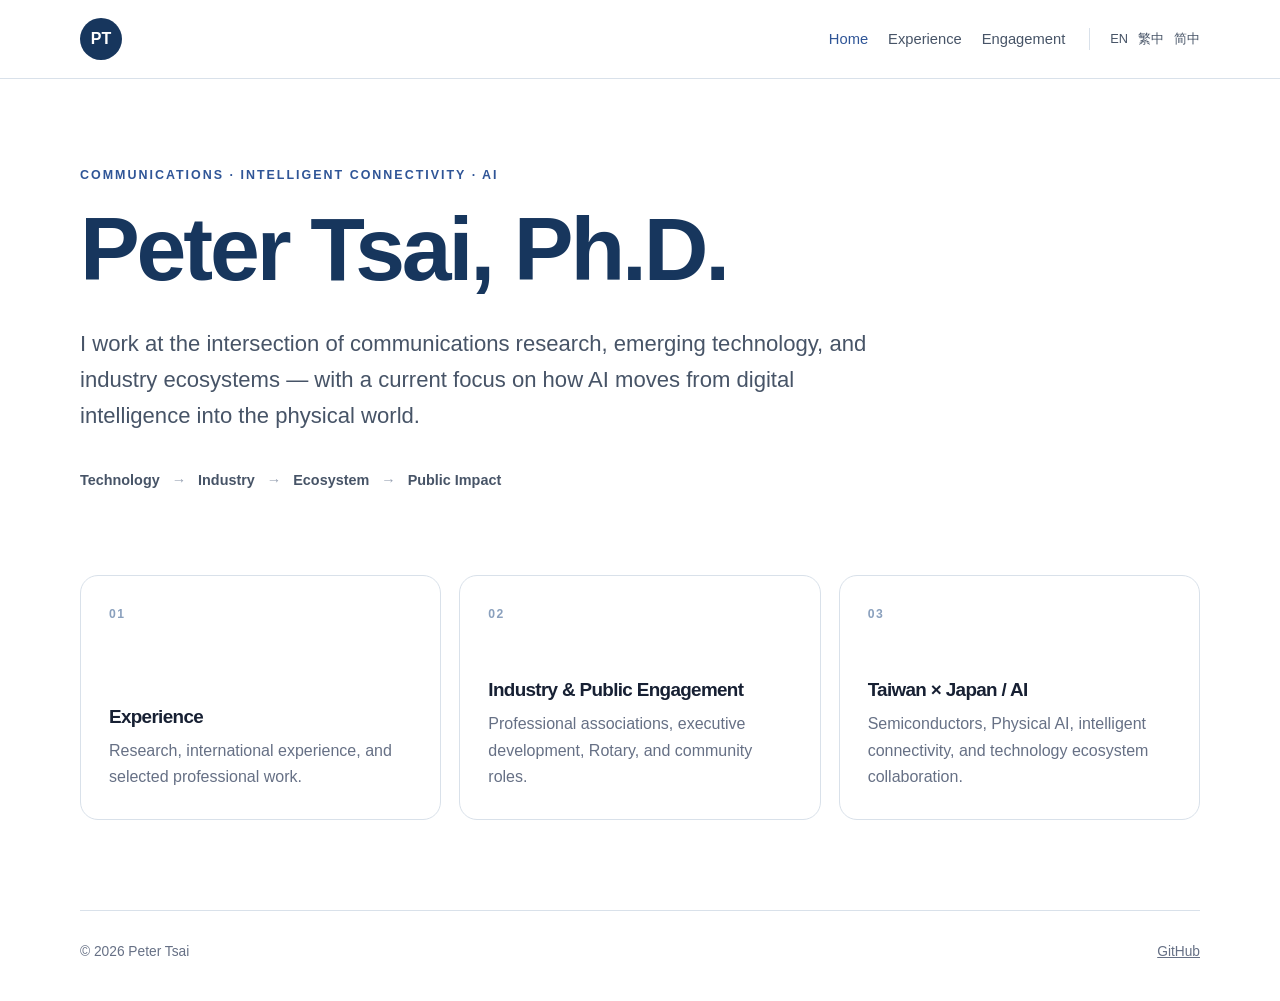
==== en/index.html @ b695d2bf "Redesign site as multilingual multipage profile (#2) * site v2: replace waterfall homepage with lang" ====
<!doctype html><html lang="en"><head><meta charset="utf-8"><meta name="viewport" content="width=device-width,initial-scale=1"><title>Peter Tsai, Ph.D.</title><link rel="stylesheet" href="/styles.css"></head><body><header class="site-header"><a class="brand" href="/en/">PT</a><div class="header-right"><nav class="main-nav"><a aria-current="page" href="/en/">Home</a><a href="/en/experience.html">Experience</a><a href="/en/engagement.html">Engagement</a></nav><nav class="lang-nav"><a href="/en/">EN</a><a href="/zh-tw/">繁中</a><a href="/zh-cn/">简中</a></nav></div></header><main><section class="page-hero shell"><p class="eyebrow">Communications · Intelligent Connectivity · AI</p><h1>Peter Tsai, Ph.D.</h1><p class="lead">I work at the intersection of communications research, emerging technology, and industry ecosystems — with a current focus on how AI moves from digital intelligence into the physical world.</p><div class="trajectory"><span>Technology</span><i>→</i><span>Industry</span><i>→</i><span>Ecosystem</span><i>→</i><span>Public Impact</span></div></section><section class="portal-grid shell"><a class="portal-card" href="/en/experience.html"><span class="index">01</span><div><h3>Experience</h3><p>Research, international experience, and selected professional work.</p></div></a><a class="portal-card" href="/en/engagement.html"><span class="index">02</span><div><h3>Industry & Public Engagement</h3><p>Professional associations, executive development, Rotary, and community roles.</p></div></a><a class="portal-card" href="/en/engagement.html#taiwan-japan"><span class="index">03</span><div><h3>Taiwan × Japan / AI</h3><p>Semiconductors, Physical AI, intelligent connectivity, and technology ecosystem collaboration.</p></div></a></section></main><footer class="site-footer shell"><span>© 2026 Peter Tsai</span><a href="https://github.com/petertsaixai">GitHub</a></footer></body></html>
---- styles.css ----
:root{--ink:#172033;--muted:#667085;--navy:#17365d;--blue:#2f5597;--pale:#edf3f9;--line:#d9e1ea;--soft:#f7f9fc;--white:#fff;--max:1120px}*{box-sizing:border-box}html{scroll-behavior:smooth}body{margin:0;color:var(--ink);background:var(--white);font-family:-apple-system,BlinkMacSystemFont,"Segoe UI","PingFang TC","PingFang SC","Noto Sans TC","Noto Sans SC","Microsoft JhengHei","Microsoft YaHei",Arial,sans-serif;line-height:1.65;-webkit-font-smoothing:antialiased}a{color:inherit}.shell{width:min(calc(100% - 40px),var(--max));margin:0 auto}.site-header{display:flex;align-items:center;justify-content:space-between;padding:18px max(20px,calc((100vw - var(--max))/2));border-bottom:1px solid var(--line);background:#fff}.brand{display:grid;place-items:center;width:42px;height:42px;border-radius:50%;text-decoration:none;font-weight:800;color:#fff;background:var(--navy)}.header-right{display:flex;align-items:center;gap:24px}.main-nav,.lang-nav{display:flex;align-items:center;gap:20px}.main-nav a,.lang-nav a{text-decoration:none;color:#475467;font-size:.92rem}.main-nav a[aria-current="page"],.main-nav a:hover,.lang-nav a:hover{color:var(--blue)}.lang-nav{gap:10px;padding-left:20px;border-left:1px solid var(--line)}.lang-nav a{font-size:.8rem}.page-hero{padding:86px 0 54px}.eyebrow{margin:0 0 12px;color:var(--blue);font-size:.78rem;font-weight:800;text-transform:uppercase;letter-spacing:.16em}h1,h2,h3{line-height:1.16;letter-spacing:-.035em}h1{margin:0;color:var(--navy);font-size:clamp(3rem,7vw,6.2rem)}h2{margin:0 0 16px;font-size:clamp(2rem,4vw,3.2rem)}h3{margin:0 0 8px;font-size:1.18rem}.lead{max-width:820px;margin:24px 0 0;color:#475467;font-size:clamp(1.08rem,2vw,1.38rem)}.trajectory{display:flex;gap:12px;align-items:center;flex-wrap:wrap;margin-top:34px;color:#475467;font-weight:700;font-size:.9rem}.trajectory i{color:#98a2b3;font-style:normal}.portal-grid{display:grid;grid-template-columns:repeat(3,1fr);gap:18px;padding:28px 0 90px}.portal-card{display:flex;min-height:245px;flex-direction:column;justify-content:space-between;padding:28px;border:1px solid var(--line);border-radius:18px;text-decoration:none;background:#fff;transition:.18s ease}.portal-card:hover{transform:translateY(-3px);border-color:#b7c8dc;box-shadow:0 18px 40px rgba(23,54,93,.08)}.portal-card .index{color:#8aa0bd;font-size:.76rem;font-weight:800;letter-spacing:.12em}.portal-card p{margin:10px 0 0;color:var(--muted)}.content-page{padding:70px 0 90px}.content-grid{display:grid;grid-template-columns:.72fr 1.28fr;gap:70px}.side-intro{align-self:start}.side-intro p{color:var(--muted)}.stack{border-top:1px solid var(--line)}.entry{padding:28px 0 30px;border-bottom:1px solid var(--line)}.meta{margin:0 0 8px;color:var(--blue);font-size:.78rem;font-weight:800;letter-spacing:.1em}.role{margin:5px 0 10px;color:#475467;font-weight:700}.entry p:last-child{margin-bottom:0;color:var(--muted)}.two-col{display:grid;grid-template-columns:1fr 1fr;gap:20px}.panel{padding:28px;border:1px solid var(--line);border-radius:18px;background:#fff}.panel.accent{background:var(--pale);border-color:#cfdae7}.panel p{color:var(--muted)}.panel h3:not(:first-of-type){margin-top:28px}.spotlight-box{margin-top:24px;padding:34px;border-radius:18px;background:var(--navy);color:#fff}.spotlight-box p{color:#dce7f3}.site-footer{display:flex;justify-content:space-between;padding:30px 0 38px;border-top:1px solid var(--line);color:var(--muted);font-size:.86rem}.language-landing{min-height:100vh;background:linear-gradient(145deg,#f7f9fc,#eef3f8)}.language-shell{min-height:100vh;display:grid;place-items:center;padding:30px}.language-card{width:min(920px,100%);padding:56px;border:1px solid #d8e1ec;border-radius:24px;background:rgba(255,255,255,.94);box-shadow:0 28px 80px rgba(23,54,93,.10)}.brand-mark{display:grid;place-items:center;width:54px;height:54px;margin-bottom:32px;border-radius:50%;background:var(--navy);color:#fff;font-weight:800}.language-card h1{font-size:clamp(2.6rem,6vw,5.2rem)}.language-grid{display:grid;grid-template-columns:repeat(3,1fr);gap:14px;margin-top:42px}.language-option{display:flex;flex-direction:column;padding:22px;border:1px solid var(--line);border-radius:14px;text-decoration:none;background:#fff}.language-option:hover{border-color:#adc0d6;background:var(--pale)}.language-option strong{font-size:1.08rem}.language-option span{margin-top:4px;color:var(--muted);font-size:.88rem}@media(max-width:880px){.site-header{align-items:flex-start}.header-right{flex-direction:column;align-items:flex-end;gap:8px}.main-nav{gap:14px}.lang-nav{border-left:0;padding-left:0}.portal-grid,.two-col,.content-grid,.language-grid{grid-template-columns:1fr}.content-grid{gap:28px}.page-hero{padding-top:66px}.portal-card{min-height:190px}}@media(max-width:560px){.shell{width:min(calc(100% - 28px),var(--max))}.site-header{padding-left:14px;padding-right:14px}.main-nav a{font-size:.82rem}.main-nav a:nth-child(3){display:none}.language-card{padding:30px 22px}.page-hero{padding-bottom:36px}.portal-grid{padding-bottom:64px}h1{font-size:3rem}}
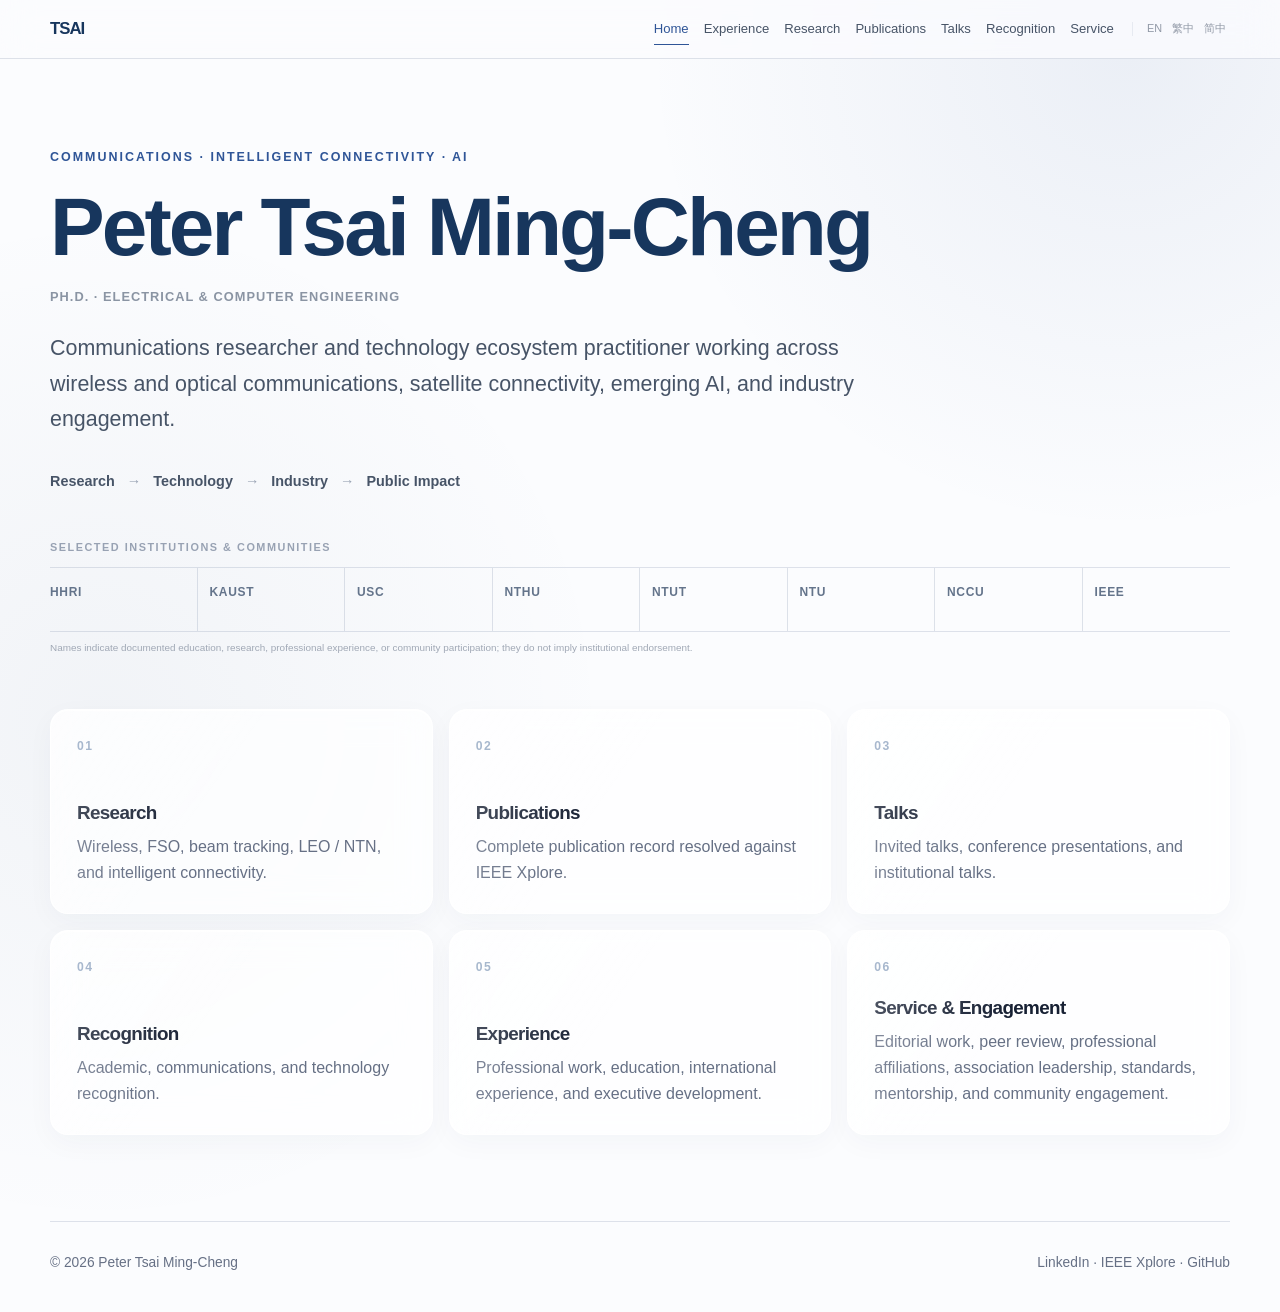
==== commit 07839026: "Profile intelligence v1: multilingual professional site Complete the English, Traditional Chinese, a" ====
--- a/en/index.html
+++ b/en/index.html
@@ -1 +1 @@
-<!doctype html><html lang="en"><head><meta charset="utf-8"><meta name="viewport" content="width=device-width,initial-scale=1"><title>Peter Tsai, Ph.D.</title><link rel="stylesheet" href="/styles.css"></head><body><header class="site-header"><a class="brand" href="/en/">PT</a><div class="header-right"><nav class="main-nav"><a aria-current="page" href="/en/">Home</a><a href="/en/experience.html">Experience</a><a href="/en/engagement.html">Engagement</a></nav><nav class="lang-nav"><a href="/en/">EN</a><a href="/zh-tw/">繁中</a><a href="/zh-cn/">简中</a></nav></div></header><main><section class="page-hero shell"><p class="eyebrow">Communications · Intelligent Connectivity · AI</p><h1>Peter Tsai, Ph.D.</h1><p class="lead">I work at the intersection of communications research, emerging technology, and industry ecosystems — with a current focus on how AI moves from digital intelligence into the physical world.</p><div class="trajectory"><span>Technology</span><i>→</i><span>Industry</span><i>→</i><span>Ecosystem</span><i>→</i><span>Public Impact</span></div></section><section class="portal-grid shell"><a class="portal-card" href="/en/experience.html"><span class="index">01</span><div><h3>Experience</h3><p>Research, international experience, and selected professional work.</p></div></a><a class="portal-card" href="/en/engagement.html"><span class="index">02</span><div><h3>Industry & Public Engagement</h3><p>Professional associations, executive development, Rotary, and community roles.</p></div></a><a class="portal-card" href="/en/engagement.html#taiwan-japan"><span class="index">03</span><div><h3>Taiwan × Japan / AI</h3><p>Semiconductors, Physical AI, intelligent connectivity, and technology ecosystem collaboration.</p></div></a></section></main><footer class="site-footer shell"><span>© 2026 Peter Tsai</span><a href="https://github.com/petertsaixai">GitHub</a></footer></body></html>+<!doctype html><html lang="en"><head><meta charset="utf-8"><meta name="viewport" content="width=device-width,initial-scale=1"><title>Peter Tsai Ming-Cheng, Ph.D.</title><link rel="stylesheet" href="/styles.css"></head><body><header class="site-header"><a class="brand wordmark" href="/en/" aria-label="Peter Tsai home"><span>TS</span><span class="brand-ai">AI</span></a><div class="header-right"><nav class="main-nav"><a aria-current="page" href="/en/">Home</a><a href="/en/experience.html">Experience</a><a href="/en/research.html">Research</a><a href="/en/publications.html">Publications</a><a href="/en/talks.html">Talks</a><a href="/en/recognition.html">Recognition</a><a href="/en/engagement.html">Service</a></nav><nav class="lang-nav"><a href="/en/">EN</a><a href="/zh-tw/">繁中</a><a href="/zh-cn/">简中</a></nav></div></header><main><section class="page-hero shell"><p class="eyebrow">Communications · Intelligent Connectivity · AI</p><h1 class="identity-name">Peter Ts<span class="identity-ai">ai</span> Ming-Ch<span class="identity-eng">eng</span></h1><p class="degree-line">Ph.D. · Electrical & Computer Engineering</p><p class="lead">Communications researcher and technology ecosystem practitioner working across wireless and optical communications, satellite connectivity, emerging AI, and industry engagement.</p><div class="trajectory"><span>Research</span><i>→</i><span>Technology</span><i>→</i><span>Industry</span><i>→</i><span>Public Impact</span></div></section><section class="institution-section shell" aria-label="Selected institutions and professional communities"><p class="institution-label">Selected institutions & communities</p><div class="institution-rail"><a class="institution-chip" href="/en/experience.html" aria-label="Hon Hai Research Institute experience"><strong>HHRI</strong><span>Industry & Research</span></a><a class="institution-chip" href="/en/experience.html" aria-label="KAUST education and research"><strong>KAUST</strong><span>Ph.D. · M.S. · Research</span></a><a class="institution-chip" href="/en/experience.html" aria-label="USC visiting scholar experience"><strong>USC</strong><span>Visiting Scholar</span></a><a class="institution-chip" href="/en/experience.html" aria-label="National Tsing Hua University graduate study"><strong>NTHU</strong><span>Graduate Study</span></a><a class="institution-chip" href="/en/experience.html" aria-label="National Taipei University of Technology education"><strong>NTUT</strong><span>B.S. (Honours)</span></a><a class="institution-chip" href="/en/experience.html" aria-label="National Taiwan University executive development"><strong>NTU</strong><span>Executive Development</span></a><a class="institution-chip" href="/en/experience.html" aria-label="National Chengchi University executive development"><strong>NCCU</strong><span>Executive Development</span></a><a class="institution-chip" href="/en/publications.html" aria-label="IEEE publications and professional community"><strong>IEEE</strong><span>Publications & Community</span></a></div><p class="institution-note">Names indicate documented education, research, professional experience, or community participation; they do not imply institutional endorsement.</p></section><section class="portal-grid shell"><a class="portal-card" href="/en/research.html"><span class="index">01</span><div><h3>Research</h3><p>Wireless, FSO, beam tracking, LEO / NTN, and intelligent connectivity.</p></div></a><a class="portal-card" href="/en/publications.html"><span class="index">02</span><div><h3>Publications</h3><p>Complete publication record resolved against IEEE Xplore.</p></div></a><a class="portal-card" href="/en/talks.html"><span class="index">03</span><div><h3>Talks</h3><p>Invited talks, conference presentations, and institutional talks.</p></div></a><a class="portal-card" href="/en/recognition.html"><span class="index">04</span><div><h3>Recognition</h3><p>Academic, communications, and technology recognition.</p></div></a><a class="portal-card" href="/en/experience.html"><span class="index">05</span><div><h3>Experience</h3><p>Professional work, education, international experience, and executive development.</p></div></a><a class="portal-card" href="/en/engagement.html"><span class="index">06</span><div><h3>Service & Engagement</h3><p>Editorial work, peer review, professional affiliations, association leadership, standards, mentorship, and community engagement.</p></div></a></section></main><footer class="site-footer shell"><span>© 2026 Peter Tsai Ming-Cheng</span><span><a href="https://www.linkedin.com/in/ming-cheng-tsai-6693b1218/">LinkedIn</a> · <a href="https://ieeexplore.ieee.org/author/37086638202">IEEE Xplore</a> · <a href="https://github.com/petertsaixai">GitHub</a></span></footer></body></html>
--- a/styles.css
+++ b/styles.css
@@ -1 +1 @@
-:root{--ink:#172033;--muted:#667085;--navy:#17365d;--blue:#2f5597;--pale:#edf3f9;--line:#d9e1ea;--soft:#f7f9fc;--white:#fff;--max:1120px}*{box-sizing:border-box}html{scroll-behavior:smooth}body{margin:0;color:var(--ink);background:var(--white);font-family:-apple-system,BlinkMacSystemFont,"Segoe UI","PingFang TC","PingFang SC","Noto Sans TC","Noto Sans SC","Microsoft JhengHei","Microsoft YaHei",Arial,sans-serif;line-height:1.65;-webkit-font-smoothing:antialiased}a{color:inherit}.shell{width:min(calc(100% - 40px),var(--max));margin:0 auto}.site-header{display:flex;align-items:center;justify-content:space-between;padding:18px max(20px,calc((100vw - var(--max))/2));border-bottom:1px solid var(--line);background:#fff}.brand{display:grid;place-items:center;width:42px;height:42px;border-radius:50%;text-decoration:none;font-weight:800;color:#fff;background:var(--navy)}.header-right{display:flex;align-items:center;gap:24px}.main-nav,.lang-nav{display:flex;align-items:center;gap:20px}.main-nav a,.lang-nav a{text-decoration:none;color:#475467;font-size:.92rem}.main-nav a[aria-current="page"],.main-nav a:hover,.lang-nav a:hover{color:var(--blue)}.lang-nav{gap:10px;padding-left:20px;border-left:1px solid var(--line)}.lang-nav a{font-size:.8rem}.page-hero{padding:86px 0 54px}.eyebrow{margin:0 0 12px;color:var(--blue);font-size:.78rem;font-weight:800;text-transform:uppercase;letter-spacing:.16em}h1,h2,h3{line-height:1.16;letter-spacing:-.035em}h1{margin:0;color:var(--navy);font-size:clamp(3rem,7vw,6.2rem)}h2{margin:0 0 16px;font-size:clamp(2rem,4vw,3.2rem)}h3{margin:0 0 8px;font-size:1.18rem}.lead{max-width:820px;margin:24px 0 0;color:#475467;font-size:clamp(1.08rem,2vw,1.38rem)}.trajectory{display:flex;gap:12px;align-items:center;flex-wrap:wrap;margin-top:34px;color:#475467;font-weight:700;font-size:.9rem}.trajectory i{color:#98a2b3;font-style:normal}.portal-grid{display:grid;grid-template-columns:repeat(3,1fr);gap:18px;padding:28px 0 90px}.portal-card{display:flex;min-height:245px;flex-direction:column;justify-content:space-between;padding:28px;border:1px solid var(--line);border-radius:18px;text-decoration:none;background:#fff;transition:.18s ease}.portal-card:hover{transform:translateY(-3px);border-color:#b7c8dc;box-shadow:0 18px 40px rgba(23,54,93,.08)}.portal-card .index{color:#8aa0bd;font-size:.76rem;font-weight:800;letter-spacing:.12em}.portal-card p{margin:10px 0 0;color:var(--muted)}.content-page{padding:70px 0 90px}.content-grid{display:grid;grid-template-columns:.72fr 1.28fr;gap:70px}.side-intro{align-self:start}.side-intro p{color:var(--muted)}.stack{border-top:1px solid var(--line)}.entry{padding:28px 0 30px;border-bottom:1px solid var(--line)}.meta{margin:0 0 8px;color:var(--blue);font-size:.78rem;font-weight:800;letter-spacing:.1em}.role{margin:5px 0 10px;color:#475467;font-weight:700}.entry p:last-child{margin-bottom:0;color:var(--muted)}.two-col{display:grid;grid-template-columns:1fr 1fr;gap:20px}.panel{padding:28px;border:1px solid var(--line);border-radius:18px;background:#fff}.panel.accent{background:var(--pale);border-color:#cfdae7}.panel p{color:var(--muted)}.panel h3:not(:first-of-type){margin-top:28px}.spotlight-box{margin-top:24px;padding:34px;border-radius:18px;background:var(--navy);color:#fff}.spotlight-box p{color:#dce7f3}.site-footer{display:flex;justify-content:space-between;padding:30px 0 38px;border-top:1px solid var(--line);color:var(--muted);font-size:.86rem}.language-landing{min-height:100vh;background:linear-gradient(145deg,#f7f9fc,#eef3f8)}.language-shell{min-height:100vh;display:grid;place-items:center;padding:30px}.language-card{width:min(920px,100%);padding:56px;border:1px solid #d8e1ec;border-radius:24px;background:rgba(255,255,255,.94);box-shadow:0 28px 80px rgba(23,54,93,.10)}.brand-mark{display:grid;place-items:center;width:54px;height:54px;margin-bottom:32px;border-radius:50%;background:var(--navy);color:#fff;font-weight:800}.language-card h1{font-size:clamp(2.6rem,6vw,5.2rem)}.language-grid{display:grid;grid-template-columns:repeat(3,1fr);gap:14px;margin-top:42px}.language-option{display:flex;flex-direction:column;padding:22px;border:1px solid var(--line);border-radius:14px;text-decoration:none;background:#fff}.language-option:hover{border-color:#adc0d6;background:var(--pale)}.language-option strong{font-size:1.08rem}.language-option span{margin-top:4px;color:var(--muted);font-size:.88rem}@media(max-width:880px){.site-header{align-items:flex-start}.header-right{flex-direction:column;align-items:flex-end;gap:8px}.main-nav{gap:14px}.lang-nav{border-left:0;padding-left:0}.portal-grid,.two-col,.content-grid,.language-grid{grid-template-columns:1fr}.content-grid{gap:28px}.page-hero{padding-top:66px}.portal-card{min-height:190px}}@media(max-width:560px){.shell{width:min(calc(100% - 28px),var(--max))}.site-header{padding-left:14px;padding-right:14px}.main-nav a{font-size:.82rem}.main-nav a:nth-child(3){display:none}.language-card{padding:30px 22px}.page-hero{padding-bottom:36px}.portal-grid{padding-bottom:64px}h1{font-size:3rem}}
+:root{--ink:#172033;--muted:#667085;--navy:#17365d;--blue:#2f5597;--pale:#edf3f9;--line:rgba(148,163,184,.30);--soft:#f7f9fc;--white:#fff;--max:1180px;--glass:rgba(255,255,255,.72);--shadow:0 20px 60px rgba(23,54,93,.08)}*{box-sizing:border-box}html{scroll-behavior:smooth}body{margin:0;color:var(--ink);background:radial-gradient(circle at 88% 4%,rgba(47,85,151,.08),transparent 30rem),radial-gradient(circle at 8% 55%,rgba(23,54,93,.045),transparent 32rem),#fbfcfe;font-family:-apple-system,BlinkMacSystemFont,"Segoe UI","PingFang TC","PingFang SC","Noto Sans TC","Noto Sans SC","Microsoft JhengHei","Microsoft YaHei",Arial,sans-serif;line-height:1.65;-webkit-font-smoothing:antialiased}a{color:inherit}.shell{width:min(calc(100% - 40px),var(--max));margin:0 auto}.site-header{position:sticky;top:0;z-index:20;display:flex;align-items:center;justify-content:space-between;padding:15px max(20px,calc((100vw - var(--max))/2));border-bottom:1px solid var(--line);background:rgba(251,252,254,.78);-webkit-backdrop-filter:blur(18px) saturate(150%);backdrop-filter:blur(18px) saturate(150%)}.brand{display:flex;align-items:baseline;text-decoration:none;font-weight:800;color:var(--navy);flex:0 0 auto;letter-spacing:-.06em}.wordmark{width:auto;height:auto;border-radius:0;background:none;font-size:1.05rem}.brand-ai{color:var(--navy);transition:color .25s ease,letter-spacing .25s ease,text-shadow .25s ease}.wordmark:hover .brand-ai{color:var(--blue);letter-spacing:.035em;text-shadow:0 0 18px rgba(47,85,151,.18)}.header-right{display:flex;align-items:center;gap:14px;min-width:0}.main-nav,.lang-nav{display:flex;align-items:center}.main-nav{gap:15px;flex-wrap:wrap;justify-content:flex-end}.main-nav a,.lang-nav a{text-decoration:none;color:#475467}.main-nav a{position:relative;font-size:.82rem;white-space:nowrap;transition:color .2s ease}.main-nav a::after{content:"";position:absolute;left:50%;right:50%;bottom:-5px;height:1px;background:var(--blue);transition:left .2s ease,right .2s ease}.main-nav a[aria-current="page"],.main-nav a:hover{color:var(--blue)}.main-nav a[aria-current="page"]::after,.main-nav a:hover::after{left:0;right:0}.lang-nav{gap:2px;margin-left:2px;opacity:.58;white-space:nowrap}.lang-nav::before{content:"";width:1px;height:14px;background:var(--line);margin:0 8px 0 2px}.lang-nav a{padding:2px 4px;font-size:.68rem;transition:opacity .15s ease,color .15s ease}.lang-nav a:hover{color:var(--blue);opacity:1}.page-hero{padding:88px 0 46px;animation:quiet-rise .65s ease both}.eyebrow{margin:0 0 12px;color:var(--blue);font-size:.78rem;font-weight:800;text-transform:uppercase;letter-spacing:.16em}h1,h2,h3{line-height:1.16;letter-spacing:-.035em}h1{margin:0;color:var(--navy);font-size:clamp(2.8rem,6.4vw,5.8rem)}h2{margin:0 0 16px;font-size:clamp(2rem,4vw,3.2rem)}h3{margin:0 0 8px;font-size:1.18rem}.identity-name .identity-ai,.identity-name .identity-eng{position:relative;transition:color .25s ease,text-shadow .25s ease}.identity-name:hover .identity-ai{color:var(--blue);text-shadow:0 0 24px rgba(47,85,151,.14)}.identity-name:hover .identity-ai::after{content:"AI";position:absolute;left:50%;top:100%;transform:translateX(-50%);margin-top:5px;font-size:.48rem;line-height:1;letter-spacing:.14em;color:#8aa0bd;text-transform:uppercase}.identity-name:hover .identity-eng{color:#405d7e}.degree-line{margin:12px 0 0;color:#8a94a3;font-size:.8rem;font-weight:650;letter-spacing:.08em;text-transform:uppercase}.lead{max-width:860px;margin:24px 0 0;color:#475467;font-size:clamp(1.08rem,2vw,1.34rem)}.trajectory{display:flex;gap:12px;align-items:center;flex-wrap:wrap;margin-top:32px;color:#475467;font-weight:700;font-size:.9rem}.trajectory i{color:#98a2b3;font-style:normal}.institution-section{padding:0 0 28px}.institution-label{margin:0 0 10px;color:#98a2b3;font-size:.68rem;font-weight:800;letter-spacing:.14em;text-transform:uppercase}.institution-rail{display:grid;grid-template-columns:repeat(8,1fr);border-top:1px solid var(--line);border-bottom:1px solid var(--line)}.institution-chip{min-width:0;padding:15px 12px 13px;border-right:1px solid var(--line);text-decoration:none;transition:background .2s ease,transform .2s ease}.institution-chip:first-child{padding-left:0}.institution-chip:last-child{border-right:0}.institution-chip strong{display:block;color:#64748b;font-size:.75rem;letter-spacing:.055em;transition:color .16s ease}.institution-chip span{display:block;margin-top:2px;color:#a0a8b5;font-size:.62rem;line-height:1.35;opacity:0;transform:translateY(2px);transition:opacity .16s ease,transform .16s ease}.institution-chip:hover{background:linear-gradient(to bottom,transparent,rgba(255,255,255,.7));transform:translateY(-1px)}.institution-chip:hover strong{color:var(--navy)}.institution-chip:hover span,.institution-chip:focus-visible span{opacity:1;transform:none}.institution-note{margin:8px 0 0;color:#a0a8b5;font-size:.62rem}.portal-grid{display:grid;grid-template-columns:repeat(3,1fr);gap:16px;padding:24px 0 86px}.portal-card{position:relative;overflow:hidden;display:flex;min-height:205px;flex-direction:column;justify-content:space-between;padding:26px;border:1px solid rgba(255,255,255,.85);border-radius:18px;text-decoration:none;background:var(--glass);-webkit-backdrop-filter:blur(16px) saturate(135%);backdrop-filter:blur(16px) saturate(135%);box-shadow:inset 0 1px 0 rgba(255,255,255,.75),0 8px 28px rgba(23,54,93,.035);transition:transform .25s ease,border-color .25s ease,box-shadow .25s ease}.portal-card::before{content:"";position:absolute;inset:0;background:linear-gradient(125deg,rgba(255,255,255,.34),transparent 42%);pointer-events:none}.portal-card:hover{transform:translateY(-5px);border-color:rgba(183,200,220,.75);box-shadow:var(--shadow)}.portal-card .index{color:#8aa0bd;font-size:.76rem;font-weight:800;letter-spacing:.12em}.portal-card p{margin:10px 0 0;color:var(--muted)}.content-page{padding:76px 0 90px;animation:quiet-rise .55s ease both}.content-grid{display:grid;grid-template-columns:.72fr 1.28fr;gap:70px}.side-intro{align-self:start;position:sticky;top:105px}.side-intro p{color:var(--muted)}.text-link{color:var(--blue);text-decoration:none;border-bottom:1px solid #c8d6e7}.stack{border-top:1px solid var(--line)}.entry{padding:28px 0 30px;border-bottom:1px solid var(--line);transition:transform .2s ease,padding-left .2s ease}.entry:hover{transform:translateX(3px)}.meta{margin:0 0 8px;color:var(--blue);font-size:.78rem;font-weight:800;letter-spacing:.1em}.role{margin:5px 0 10px;color:#475467;font-weight:700}.entry p:last-child{margin-bottom:0;color:var(--muted)}.two-col{display:grid;grid-template-columns:1fr 1fr;gap:20px}.panel{padding:28px;border:1px solid rgba(255,255,255,.82);border-radius:18px;background:var(--glass);-webkit-backdrop-filter:blur(16px);backdrop-filter:blur(16px);box-shadow:inset 0 1px 0 rgba(255,255,255,.72)}.panel.accent{background:rgba(237,243,249,.76);border-color:#cfdae7}.panel p{color:var(--muted)}.panel h3:not(:first-of-type){margin-top:28px}.spotlight-box{margin-top:24px;padding:34px;border-radius:18px;background:var(--navy);color:#fff}.spotlight-box p{color:#dce7f3}.site-footer{display:flex;justify-content:space-between;padding:30px 0 38px;border-top:1px solid var(--line);color:var(--muted);font-size:.86rem}.site-footer a{text-decoration:none}.site-footer a:hover{color:var(--blue)}@keyframes quiet-rise{from{opacity:0;transform:translateY(8px)}to{opacity:1;transform:none}}@media(max-width:1000px){.site-header{align-items:flex-start}.header-right{flex-direction:column;align-items:flex-end;gap:6px}.lang-nav::before{display:none}.lang-nav{margin-left:0}.main-nav{gap:12px}.institution-rail{grid-template-columns:repeat(4,1fr)}.institution-chip:nth-child(4){border-right:0}.institution-chip:nth-child(-n+4){border-bottom:1px solid var(--line)}.institution-chip:first-child{padding-left:12px}.portal-grid,.two-col,.content-grid{grid-template-columns:1fr}.content-grid{gap:28px}.side-intro{position:static}.page-hero{padding-top:64px}.portal-card{min-height:165px}}@media(max-width:640px){.shell{width:min(calc(100% - 28px),var(--max))}.site-header{padding:13px 14px}.wordmark{font-size:.95rem}.header-right{max-width:calc(100% - 52px)}.main-nav{overflow-x:auto;flex-wrap:nowrap;max-width:100%;justify-content:flex-start;padding-bottom:5px}.main-nav a{font-size:.76rem}.page-hero{padding-bottom:30px}.institution-section{padding-bottom:18px}.institution-rail{display:flex;overflow-x:auto;scrollbar-width:none}.institution-rail::-webkit-scrollbar{display:none}.institution-chip{min-width:112px;border-bottom:0!important}.institution-chip:first-child{padding-left:12px}.institution-chip span{opacity:1;transform:none;font-size:.58rem}.institution-note{display:none}.portal-grid{padding-bottom:64px}h1{font-size:2.75rem}.lang-nav{opacity:.52}.lang-nav a{font-size:.64rem;padding:1px 3px}.identity-name:hover .identity-ai::after{display:none}.entry:hover{transform:none}}@media(prefers-reduced-motion:reduce){html{scroll-behavior:auto}*,*::before,*::after{animation-duration:.001ms!important;animation-iteration-count:1!important;transition-duration:.001ms!important;scroll-behavior:auto!important}}
